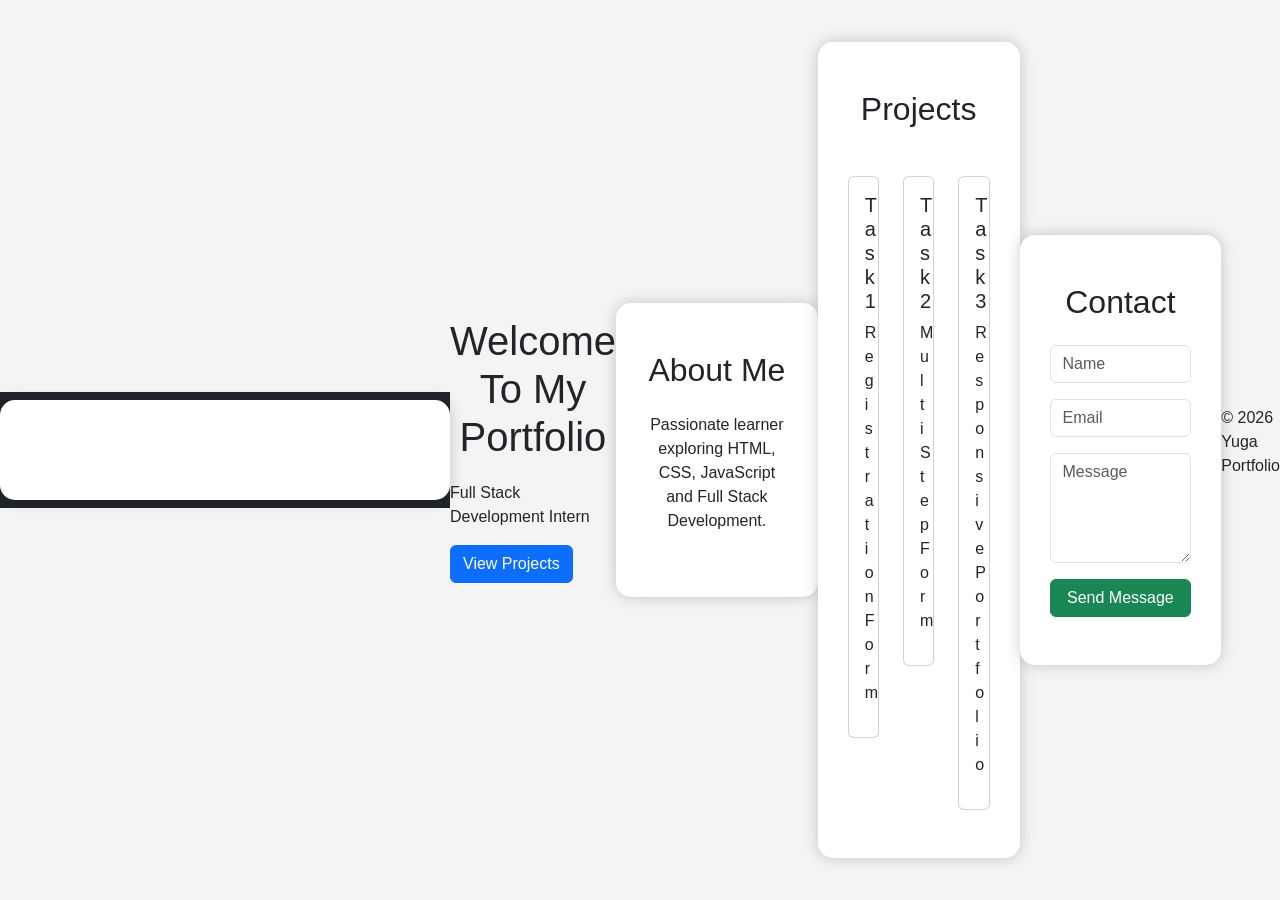
==== task3.html @ 7daf0cb5 "Rename index.html2 to task3.html" ====
<!DOCTYPE html>
<html lang="en">

<head>
<meta charset="UTF-8">
<meta name="viewport" content="width=device-width, initial-scale=1">

<title>Responsive Portfolio</title>

<link href="https://cdn.jsdelivr.net/npm/bootstrap@5.3.3/dist/css/bootstrap.min.css" rel="stylesheet">

<link rel="stylesheet" href="style.css">

</head>

<body>

<nav class="navbar navbar-expand-lg navbar-dark bg-dark">
<div class="container">

<a class="navbar-brand" href="#">Yuga Portfolio</a>

<button class="navbar-toggler" type="button" data-bs-toggle="collapse" data-bs-target="#menu">
<span class="navbar-toggler-icon"></span>
</button>

<div class="collapse navbar-collapse" id="menu">

<ul class="navbar-nav ms-auto">

<li class="nav-item">
<a class="nav-link" href="#home">Home</a>
</li>

<li class="nav-item">
<a class="nav-link" href="#about">About</a>
</li>

<li class="nav-item">
<a class="nav-link" href="#projects">Projects</a>
</li>

<li class="nav-item">
<a class="nav-link" href="#contact">Contact</a>
</li>

</ul>

</div>

</div>
</nav>

<section id="home" class="hero">

<h1>Welcome To My Portfolio</h1>

<p>Full Stack Development Intern</p>

<a href="#projects" class="btn btn-primary">
View Projects
</a>

</section>

<section id="about" class="container py-5">

<h2 class="text-center mb-4">About Me</h2>

<p class="text-center">
Passionate learner exploring HTML, CSS, JavaScript and Full Stack Development.
</p>

</section>

<section id="projects" class="container py-5">

<h2 class="text-center mb-5">Projects</h2>

<div class="row">

<div class="col-md-4">

<div class="card card-hover">

<div class="card-body">

<h5>Task 1</h5>

<p>Registration Form</p>

</div>

</div>

</div>

<div class="col-md-4">

<div class="card card-hover">

<div class="card-body">

<h5>Task 2</h5>

<p>Multi Step Form</p>

</div>

</div>

</div>

<div class="col-md-4">

<div class="card card-hover">

<div class="card-body">

<h5>Task 3</h5>

<p>Responsive Portfolio</p>

</div>

</div>

</div>

</div>

</section>

<section id="contact" class="container py-5">

<h2 class="text-center mb-4">Contact</h2>

<form>

<input class="form-control mb-3" placeholder="Name">

<input class="form-control mb-3" placeholder="Email">

<textarea class="form-control mb-3" rows="4" placeholder="Message"></textarea>

<button class="btn btn-success">
Send Message
</button>

</form>

</section>

<footer>

<p>
© 2026 Yuga Portfolio
</p>

</footer>

<script src="https://cdn.jsdelivr.net/npm/bootstrap@5.3.3/dist/js/bootstrap.bundle.min.js"></script>

</body>
</html>
---- style.css ----
*{
    margin:0;
    padding:0;
    box-sizing:border-box;
}

body{
    background:#f4f4f4;
    font-family:Arial,sans-serif;
    display:flex;
    justify-content:center;
    align-items:center;
    min-height:100vh;
}

.container{
    width:450px;
    background:white;
    padding:30px;
    border-radius:15px;
    box-shadow:0 0 15px rgba(0,0,0,0.2);
}

h1{
    text-align:center;
    margin-bottom:20px;
}

.progress{
    width:100%;
    height:10px;
    background:#ddd;
    border-radius:20px;
    margin-bottom:20px;
}

.progress-bar{
    height:100%;
    width:16%;
    background:#007bff;
    border-radius:20px;
    transition:0.4s;
}

.step{
    display:none;
}

.step.active{
    display:block;
}

h2{
    margin-bottom:15px;
}

input,
select,
textarea{
    width:100%;
    padding:12px;
    margin-bottom:15px;
    border:1px solid #ccc;
    border-radius:8px;
}

button{
    width:100%;
    padding:12px;
    background:#007bff;
    color:white;
    border:none;
    border-radius:8px;
    cursor:pointer;
}

button:hover{
    background:#0056b3;
}

#result{
    margin-top:20px;
    text-align:center;
}
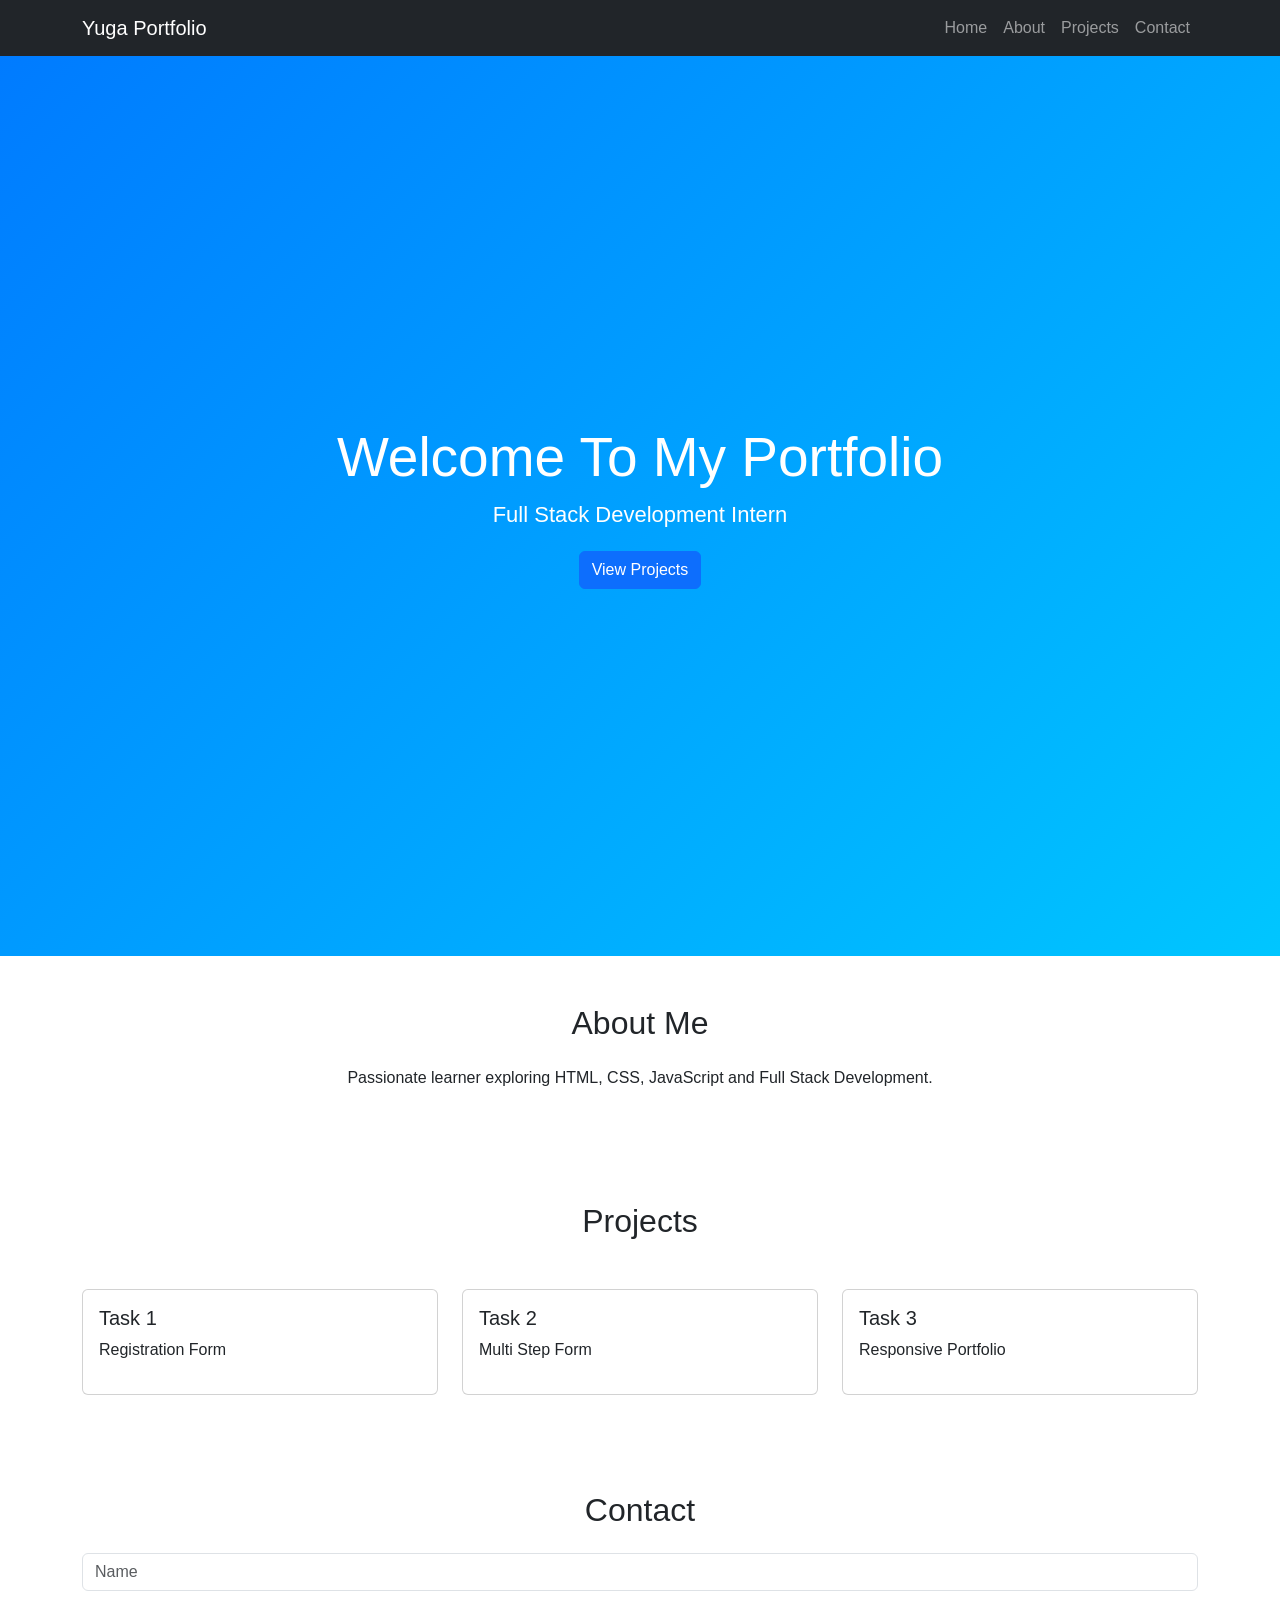
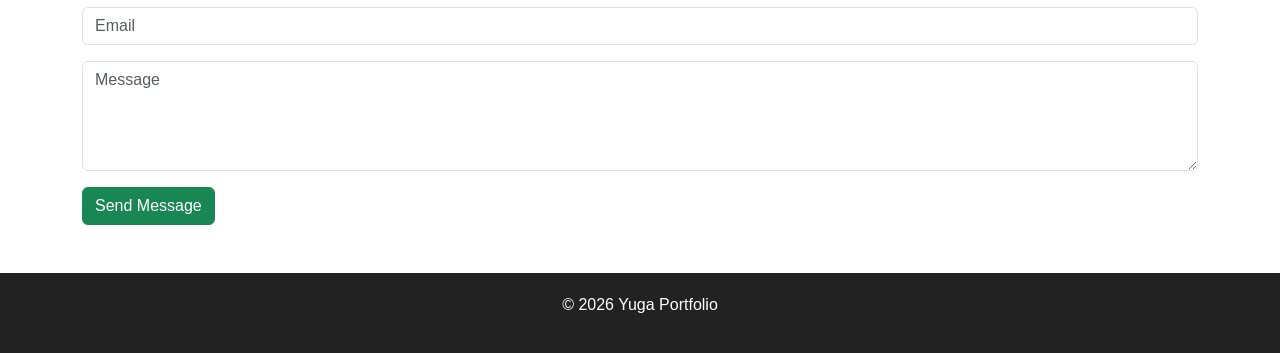
==== commit c9a5b917: "Update task3.html" ====
--- a/task3.html
+++ b/task3.html
@@ -9,7 +9,7 @@
 
 <link href="https://cdn.jsdelivr.net/npm/bootstrap@5.3.3/dist/css/bootstrap.min.css" rel="stylesheet">
 
-<link rel="stylesheet" href="style.css">
+<link rel="stylesheet" href="task3.css">
 
 </head>
 
--- a/task3.css
+++ b/task3.css
@@ -0,0 +1,63 @@
+body{
+font-family:Arial,sans-serif;
+}
+
+.hero{
+height:100vh;
+display:flex;
+flex-direction:column;
+justify-content:center;
+align-items:center;
+background:linear-gradient(135deg,#007bff,#00c6ff);
+color:white;
+text-align:center;
+}
+
+.hero h1{
+font-size:55px;
+animation:fadeIn 2s;
+}
+
+.hero p{
+font-size:22px;
+margin-bottom:20px;
+}
+
+.card-hover{
+transition:0.4s;
+}
+
+.card-hover:hover{
+transform:translateY(-10px);
+box-shadow:0 10px 20px rgba(0,0,0,0.3);
+}
+
+footer{
+background:#222;
+color:white;
+text-align:center;
+padding:20px;
+}
+
+@keyframes fadeIn{
+from{
+opacity:0;
+transform:translateY(50px);
+}
+to{
+opacity:1;
+transform:translateY(0);
+}
+}
+
+@media(max-width:768px){
+
+.hero h1{
+font-size:35px;
+}
+
+.hero p{
+font-size:18px;
+}
+
+}
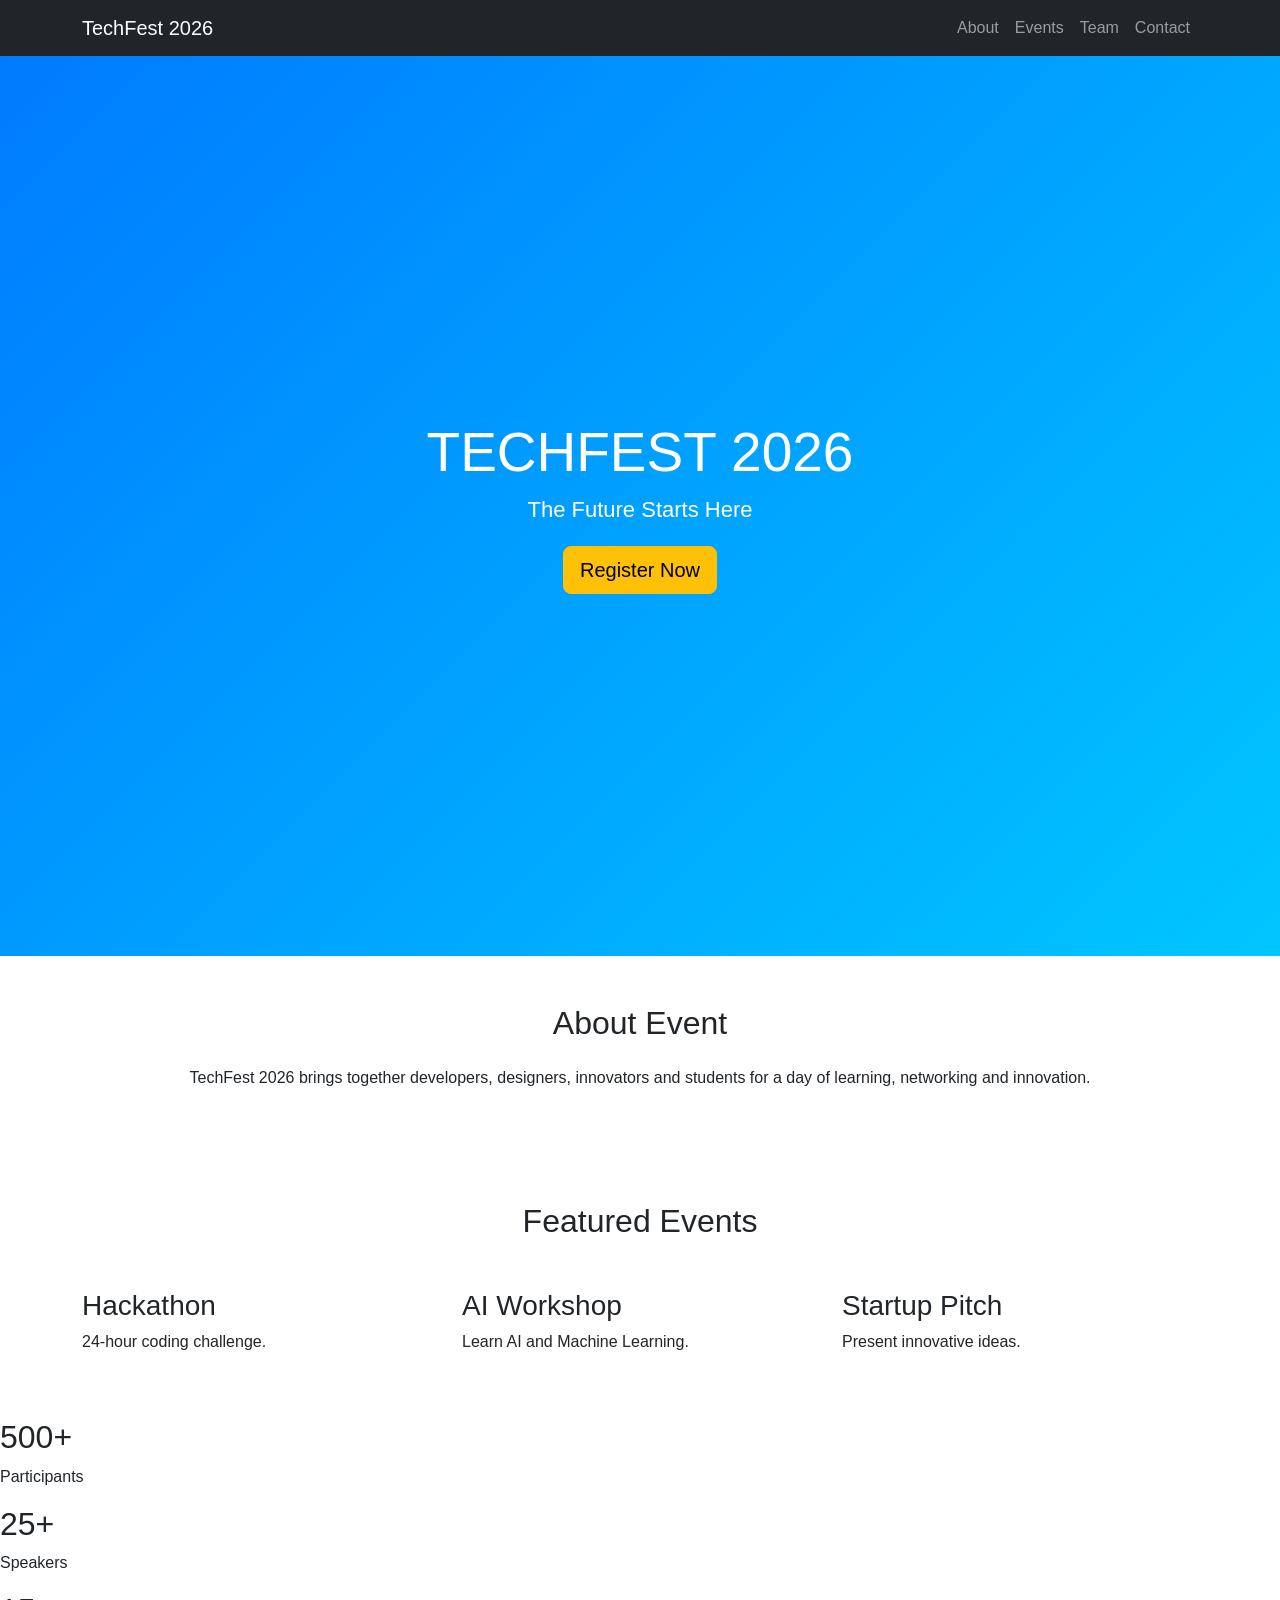
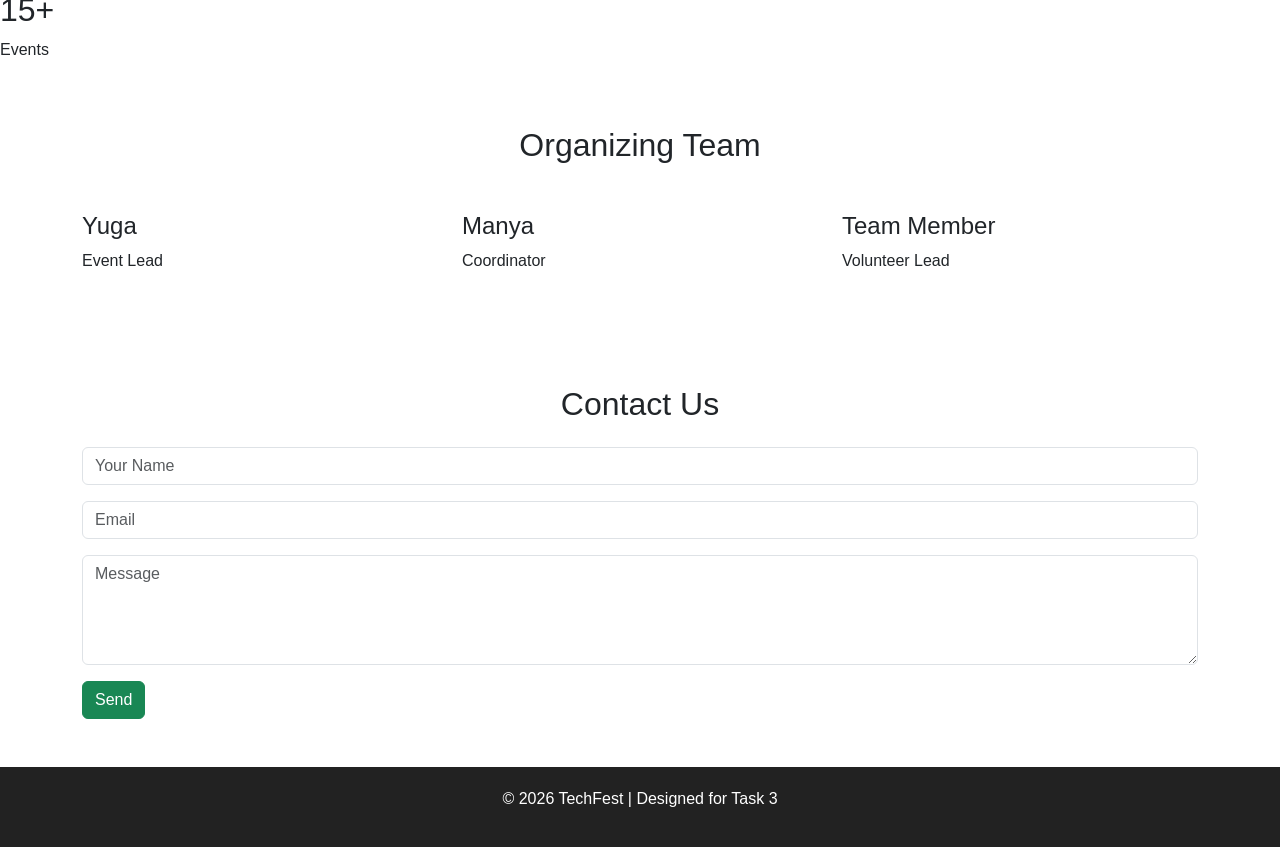
==== commit a2f2cf2a: "Update task3.html" ====
--- a/task3.html
+++ b/task3.html
@@ -1,162 +1,138 @@
 <!DOCTYPE html>
 <html lang="en">
-
 <head>
 <meta charset="UTF-8">
 <meta name="viewport" content="width=device-width, initial-scale=1">
 
-<title>Responsive Portfolio</title>
+<title>TechFest 2026</title>
 
 <link href="https://cdn.jsdelivr.net/npm/bootstrap@5.3.3/dist/css/bootstrap.min.css" rel="stylesheet">
-
 <link rel="stylesheet" href="task3.css">
-
 </head>
 
 <body>
 
-<nav class="navbar navbar-expand-lg navbar-dark bg-dark">
+<nav class="navbar navbar-expand-lg navbar-dark bg-dark sticky-top">
 <div class="container">
-
-<a class="navbar-brand" href="#">Yuga Portfolio</a>
+<a class="navbar-brand" href="#">TechFest 2026</a>
 
 <button class="navbar-toggler" type="button" data-bs-toggle="collapse" data-bs-target="#menu">
 <span class="navbar-toggler-icon"></span>
 </button>
 
 <div class="collapse navbar-collapse" id="menu">
+<ul class="navbar-nav ms-auto">
+<li class="nav-item"><a class="nav-link" href="#about">About</a></li>
+<li class="nav-item"><a class="nav-link" href="#events">Events</a></li>
+<li class="nav-item"><a class="nav-link" href="#team">Team</a></li>
+<li class="nav-item"><a class="nav-link" href="#contact">Contact</a></li>
+</ul>
+</div>
+</div>
+</nav>
 
-<ul class="navbar-nav ms-auto">
+<section class="hero">
+<h1>TECHFEST 2026</h1>
+<p>The Future Starts Here</p>
+<button class="btn btn-warning btn-lg">Register Now</button>
+</section>
 
-<li class="nav-item">
-<a class="nav-link" href="#home">Home</a>
-</li>
+<section id="about" class="container py-5">
+<h2 class="text-center mb-4">About Event</h2>
+<p class="text-center">
+TechFest 2026 brings together developers, designers, innovators and students
+for a day of learning, networking and innovation.
+</p>
+</section>
 
-<li class="nav-item">
-<a class="nav-link" href="#about">About</a>
-</li>
+<section id="events" class="container py-5">
+<h2 class="text-center mb-5">Featured Events</h2>
 
-<li class="nav-item">
-<a class="nav-link" href="#projects">Projects</a>
-</li>
+<div class="row g-4">
 
-<li class="nav-item">
-<a class="nav-link" href="#contact">Contact</a>
-</li>
+<div class="col-md-4">
+<div class="glass-card">
+<h3>Hackathon</h3>
+<p>24-hour coding challenge.</p>
+</div>
+</div>
 
-</ul>
+<div class="col-md-4">
+<div class="glass-card">
+<h3>AI Workshop</h3>
+<p>Learn AI and Machine Learning.</p>
+</div>
+</div>
 
+<div class="col-md-4">
+<div class="glass-card">
+<h3>Startup Pitch</h3>
+<p>Present innovative ideas.</p>
+</div>
 </div>
 
 </div>
-</nav>
-
-<section id="home" class="hero">
-
-<h1>Welcome To My Portfolio</h1>
-
-<p>Full Stack Development Intern</p>
-
-<a href="#projects" class="btn btn-primary">
-View Projects
-</a>
-
 </section>
 
-<section id="about" class="container py-5">
+<section class="stats">
+<div>
+<h2>500+</h2>
+<p>Participants</p>
+</div>
 
-<h2 class="text-center mb-4">About Me</h2>
+<div>
+<h2>25+</h2>
+<p>Speakers</p>
+</div>
 
-<p class="text-center">
-Passionate learner exploring HTML, CSS, JavaScript and Full Stack Development.
-</p>
-
+<div>
+<h2>15+</h2>
+<p>Events</p>
+</div>
 </section>
 
-<section id="projects" class="container py-5">
+<section id="team" class="container py-5">
+<h2 class="text-center mb-5">Organizing Team</h2>
 
-<h2 class="text-center mb-5">Projects</h2>
-
-<div class="row">
+<div class="row g-4">
 
 <div class="col-md-4">
+<div class="team-card">
+<h4>Yuga</h4>
+<p>Event Lead</p>
+</div>
+</div>
 
-<div class="card card-hover">
+<div class="col-md-4">
+<div class="team-card">
+<h4>Manya</h4>
+<p>Coordinator</p>
+</div>
+</div>
 
-<div class="card-body">
-
-<h5>Task 1</h5>
-
-<p>Registration Form</p>
-
+<div class="col-md-4">
+<div class="team-card">
+<h4>Team Member</h4>
+<p>Volunteer Lead</p>
+</div>
 </div>
 
 </div>
-
-</div>
-
-<div class="col-md-4">
-
-<div class="card card-hover">
-
-<div class="card-body">
-
-<h5>Task 2</h5>
-
-<p>Multi Step Form</p>
-
-</div>
-
-</div>
-
-</div>
-
-<div class="col-md-4">
-
-<div class="card card-hover">
-
-<div class="card-body">
-
-<h5>Task 3</h5>
-
-<p>Responsive Portfolio</p>
-
-</div>
-
-</div>
-
-</div>
-
-</div>
-
 </section>
 
 <section id="contact" class="container py-5">
-
-<h2 class="text-center mb-4">Contact</h2>
+<h2 class="text-center mb-4">Contact Us</h2>
 
 <form>
-
-<input class="form-control mb-3" placeholder="Name">
-
+<input class="form-control mb-3" placeholder="Your Name">
 <input class="form-control mb-3" placeholder="Email">
-
 <textarea class="form-control mb-3" rows="4" placeholder="Message"></textarea>
-
-<button class="btn btn-success">
-Send Message
-</button>
-
+<button class="btn btn-success">Send</button>
 </form>
-
 </section>
 
 <footer>
-
-<p>
-© 2026 Yuga Portfolio
-</p>
-
+<p>© 2026 TechFest | Designed for Task 3</p>
 </footer>
 
 <script src="https://cdn.jsdelivr.net/npm/bootstrap@5.3.3/dist/js/bootstrap.bundle.min.js"></script>
